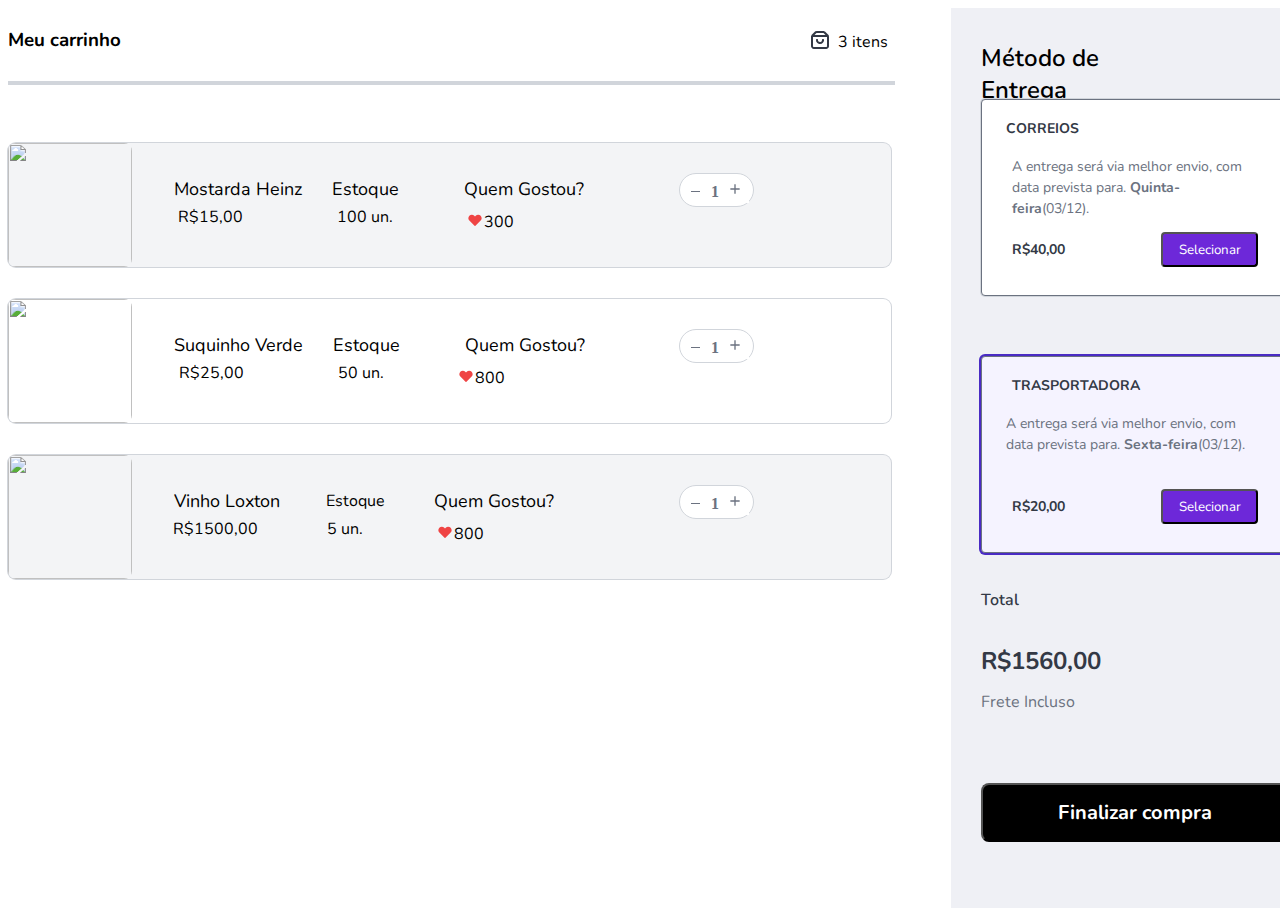
==== Index.html @ b35e1900 "Commit inicial e-commerce" ====
<!DOCTYPE html>
<html lang="en">
<head>
    <meta charset="UTF-8">
    <title>Home</title>
    <head>
        <link rel="stylesheet" href="./styles.css">
    </head>
    <!-- Importação Fonte Nunito -->
    <style>

  @import url('https://fonts.googleapis.com/css2?family=Nunito&display=swap');
</style>
    </style>
<body>
    <!-- Inicio Página Principal -->
    <div class="main">
        <!-- divs dos produtos produtos -->
        <div class="divCarrinho">
            <!-- Informações do Carrinho  -->
            <div class="carrinho">
                <div>
                    <span>
                        <h3> Meu carrinho</h3>
                    </span>
                <div>
                    <img class="bag" src="./Assets/icon-bag.png" alt="Carrinho de compras" id="imgbag">
                </div>
                <div>
                    <span id="qtdItens">3 itens</span>
                <hr>
                </div>
            </div>
            </div>
            <!-- Produto1 -->
            <div class="linhaProduto1">
                <img class="imgProdutos" src="https://cdn.leroymerlin.com.br/frontend-test/mostarda.jpg" alt="">
                <span class="nomeProduto">Mostarda Heinz</span>
                <span class="estqProduto">Estoque</span>
                <span class="likesProduto">Quem Gostou?</span>
                <span class="valorProduto">R$15,00</span>
                <span class="qtdEstoque">100 un.</span>
                <svg id="likes" xmlns="http://www.w3.org/2000/svg" width="16" height="16" viewBox="0 0 16 16" fill="none">
                    <g clip-path="url(#clip0_2261_31)">
                      <path d="M8 14C7.91226 14.0005 7.82529 13.9837 7.74406 13.9505C7.66284 13.9174 7.58896 13.8685 7.52667 13.8067L2.34667 8.62001C1.69691 7.96346 1.33244 7.07706 1.33244 6.15334C1.33244 5.22963 1.69691 4.34323 2.34667 3.68668C3.00151 3.03369 3.88856 2.66699 4.81333 2.66699C5.73811 2.66699 6.62516 3.03369 7.28 3.68668L8 4.40668L8.72 3.68668C9.37484 3.03369 10.2619 2.66699 11.1867 2.66699C12.1114 2.66699 12.9985 3.03369 13.6533 3.68668C14.3031 4.34323 14.6676 5.22963 14.6676 6.15334C14.6676 7.07706 14.3031 7.96346 13.6533 8.62001L8.47333 13.8067C8.41104 13.8685 8.33716 13.9174 8.25594 13.9505C8.17471 13.9837 8.08774 14.0005 8 14Z" fill="#EF4444"/>
                    </g>
                    <defs>
                      <clipPath id="clip0_2261_31">
                        <rect width="16" height="16" fill="white"/>
                      </clipPath>
                    </defs>
                </svg>
                <span class="qtdLikesProduto">300</span>
                <div class="btnAddOrRemove">
                    <button id="btnRemove">
                        <div style="width: 100%; height: 100%; position: relative; flex-direction: column; justify-content: flex-start; align-items: flex-start; display: inline-flex">
                            <div style="width: 9.33px; height: 1.33px; background: #6B7280"></div>
                            </div>                    
                    </button>
                    <span>
                        <div id="qtdProduto" style="color: #6B7280; font-size: 16px; font-family: Source Sans Pro; font-weight: 600; line-height: 24px; word-wrap: break-word">
                            1
                        </div>
                        <button id="btnAdd">
                            <svg xmlns="http://www.w3.org/2000/svg" width="16" height="16" viewBox="0 0 16 16" fill="none">
                                <path d="M12.6669 8.66666H8.6669V12.6667H7.33357V8.66666H3.33357V7.33333H7.33357V3.33333H8.6669V7.33333H12.6669V8.66666Z" fill="#6B7280"/>
                            </svg>
                        </button>                            
                    </span>
                </div>
            </div>
            <!-- Produto2 -->
            <div class="linhaProduto2">
                <img class="imgProdutos" src=https://cdn.leroymerlin.com.br/frontend-test/suco.jpg alt="">
                <span class="nomeProduto">Suquinho Verde</span>
                <span class="estqProduto">Estoque</span>
                <span class="likesProduto">Quem Gostou?</span>
                <span class="valorProduto">R$25,00</span>
                <span class="qtdEstoque">50 un.</span>
                <svg id="likes" xmlns="http://www.w3.org/2000/svg" width="16" height="16" viewBox="0 0 16 16" fill="none">
                    <g clip-path="url(#clip0_2261_31)">
                        <path d="M8 14C7.91226 14.0005 7.82529 13.9837 7.74406 13.9505C7.66284 13.9174 7.58896 13.8685 7.52667 13.8067L2.34667 8.62001C1.69691 7.96346 1.33244 7.07706 1.33244 6.15334C1.33244 5.22963 1.69691 4.34323 2.34667 3.68668C3.00151 3.03369 3.88856 2.66699 4.81333 2.66699C5.73811 2.66699 6.62516 3.03369 7.28 3.68668L8 4.40668L8.72 3.68668C9.37484 3.03369 10.2619 2.66699 11.1867 2.66699C12.1114 2.66699 12.9985 3.03369 13.6533 3.68668C14.3031 4.34323 14.6676 5.22963 14.6676 6.15334C14.6676 7.07706 14.3031 7.96346 13.6533 8.62001L8.47333 13.8067C8.41104 13.8685 8.33716 13.9174 8.25594 13.9505C8.17471 13.9837 8.08774 14.0005 8 14Z" fill="#EF4444"/>
                    </g>
                    <defs>
                        <clipPath id="clip0_2261_31">
                        <rect width="16" height="16" fill="white"/>
                        </clipPath>
                    </defs>
                    </svg>
                <span class="qtdLikesProduto">800</span>
                <div class="btnAddOrRemove">
                    <button id="btnRemove">
                        <div style="width: 100%; height: 100%; position: relative; flex-direction: column; justify-content: flex-start; align-items: flex-start; display: inline-flex">
                            <div style="width: 9.33px; height: 1.33px; background: #6B7280"></div>
                            </div>                    
                    </button>
                    <span>
                        <div id="qtdProduto" style="color: #6B7280; font-size: 16px; font-family: Source Sans Pro; font-weight: 600; line-height: 24px; word-wrap: break-word">
                            1
                        </div>
                        <button id="btnAdd">
                            <svg xmlns="http://www.w3.org/2000/svg" width="16" height="16" viewBox="0 0 16 16" fill="none">
                                <path d="M12.6669 8.66666H8.6669V12.6667H7.33357V8.66666H3.33357V7.33333H7.33357V3.33333H8.6669V7.33333H12.6669V8.66666Z" fill="#6B7280"/>
                            </svg>
                        </button>                            
                    </span>
                </div>
            </div>
            <!-- Produto3 -->
            <div class="linhaProduto3">
                <img class="imgProdutos" src="https://cdn.leroymerlin.com.br/frontend-test/vinho.jpg" alt="">
                <span class="nomeProduto">Vinho Loxton</span>
                <span class="estqProduto3">Estoque</span>
                <span class="likesProduto">Quem Gostou?</span>
                <span class="valorProduto3">R$1500,00</span>
                <span class="qtdEstoque"> 5 un.</span>
                <svg id="likes" xmlns="http://www.w3.org/2000/svg" width="16" height="16" viewBox="0 0 16 16" fill="none">
                    <g clip-path="url(#clip0_2261_31)">
                        <path d="M8 14C7.91226 14.0005 7.82529 13.9837 7.74406 13.9505C7.66284 13.9174 7.58896 13.8685 7.52667 13.8067L2.34667 8.62001C1.69691 7.96346 1.33244 7.07706 1.33244 6.15334C1.33244 5.22963 1.69691 4.34323 2.34667 3.68668C3.00151 3.03369 3.88856 2.66699 4.81333 2.66699C5.73811 2.66699 6.62516 3.03369 7.28 3.68668L8 4.40668L8.72 3.68668C9.37484 3.03369 10.2619 2.66699 11.1867 2.66699C12.1114 2.66699 12.9985 3.03369 13.6533 3.68668C14.3031 4.34323 14.6676 5.22963 14.6676 6.15334C14.6676 7.07706 14.3031 7.96346 13.6533 8.62001L8.47333 13.8067C8.41104 13.8685 8.33716 13.9174 8.25594 13.9505C8.17471 13.9837 8.08774 14.0005 8 14Z" fill="#EF4444"/>
                    </g>
                    <defs>
                        <clipPath id="clip0_2261_31">
                        <rect width="16" height="16" fill="white"/>
                        </clipPath>
                    </defs>
                    </svg>
                <span class="qtdLikesProduto">800</span>
                <div class="btnAddOrRemove">
                    <button id="btnRemove">
                        <div style="width: 100%; height: 100%; position: relative; flex-direction: column; justify-content: flex-start; align-items: flex-start; display: inline-flex">
                            <div style="width: 9.33px; height: 1.33px; background: #6B7280"></div>
                            </div>                    
                    </button>
                    <span>
                        <div id="qtdProduto" style="color: #6B7280; font-size: 16px; font-family: Source Sans Pro; font-weight: 600; line-height: 24px; word-wrap: break-word">
                            1
                        </div>
                        <button id="btnAdd">
                            <svg xmlns="http://www.w3.org/2000/svg" width="16" height="16" viewBox="0 0 16 16" fill="none">
                                <path d="M12.6669 8.66666H8.6669V12.6667H7.33357V8.66666H3.33357V7.33333H7.33357V3.33333H8.6669V7.33333H12.6669V8.66666Z" fill="#6B7280"/>
                            </svg>
                        </button>                            
                    </span>
                </div>
            </div>                    
        </div>
        <!-- Método de Entrega e pagamentos -->
        <div class="divEntrega">
            <h3>Método de Entrega</h3>
            <!-- Correios -->
            <div class="cardTrans1">                
                    <h4>Correios</h4>
                    <p class="pdireita">
                        A entrega será via melhor envio, com data prevista para. <strong>Quinta-feira</strong>(03/12).
                    </p>
                    <span class="preco">R$40,00</span>
                    <button id="btnSelecionar">Selecionar</button>                
            </div>
            <!-- Transportadora -->
            <div class='cardTrans2'>
                <h4>Trasportadora</h4>
                <p class="pdireita">
                    A entrega será via melhor envio, com data prevista para. <strong>Sexta-feira</strong>(03/12).
                </p>
                <span class="preco">R$20,00</span>
                <button id="btnSelecionar">Selecionar</button>                    
            </div>
            <!-- Total -->
            <p id="total" style="position:relative;left:30px;color: #333945; font-weight: 600;">Total</p>
            <!-- Valor Total -->
            <p id="valorTotal">R$1560,00</p>
            <!-- Frete Incluso -->
            <span id="frete">Frete Incluso</span> 
            <!-- Botão Finalizar -->
            <button id="finalizaCompra">Finalizar compra</button>
            </div>
    </div>
    <script src="script.js">        
    </script>          
</body>
</html>
---- styles.css ----
/* Aplica-se à toda página */
*{font-family: 'Nunito', sans-serif;
}
.main {
    display: grid;
    grid-template-columns: 2fr, 1fr;
    height: 900px;
    }
    /* Fim Aplica-se à toda página */
    /*Configuração das divs principais  */
.divCarrinho{
    display: inline-block;
    width: 883px;
    height: 900px;
    flex-shrink: 0;
    background-color: #fff;
    padding-right: 60px;
    }
.divEntrega {
    position: relative;
    bottom: 900px;
    left: 943px;
    width: 399px;
    height: 840px;
    padding-top: 60px;
    background: #EFF0F5;
    flex-shrink: 0;
}
/* Fim Configurção das divs principais */
/* Aplica-se ao Carrinho*/
.divCarrinho hr{
    position: relative;
    width: 100%;
 }
.bag {
    position: relative;  
    top: -43px;
    left: 800px;
    width: 24px;
    height: 24px;
    }
    
#qtdItens{
    position: relative;  
    top: -70px;
    left: 830px;
    font-size: 16px;
    line-height: normal;
    font-weight: 400;
}
/* Fim Carrinho */
hr{
    width: 923px;

    position: relative;
    top: -50px;
    border: 2px solid ;
    border-color: #D1D5DB;
}
/* Produtos */
.linhaProduto1 {
    margin-bottom: 32px;
    position: relative;
    height: 124px;
    background-color: #F3F4F6;
    border-radius: 8px;
    box-shadow: 0px 0px 0px 1px #D1D5DB;
    flex-shrink: 0;
}
.linhaProduto2{
    margin-bottom: 32px;
    position: relative;
    height: 124px;
    background-color: #fff;
    border-radius: 8px;
    box-shadow: 0px 0px 0px 1px #D1D5DB;
    flex-shrink: 0;
    margin-bottom: 32px;    
}
.linhaProduto3 {
    margin-bottom: 32px;
    position: relative;
    height: 124px;
    background-color: #F3F4F6;
    border-radius: 8px;
    box-shadow: 0px 0px 0px 1px #D1D5DB;
    flex-shrink: 0;
}
.valorProduto3{
    position: relative;
    bottom: 46px;
    right: 305px;
}
.estqProduto3{
    position: relative;
    bottom: 73px;
    left: 80px;
}


.imgProdutos {
    border-radius: 8px;
    width: 124px;
    height: 124px;
}
.nomeProduto{
    position: relative;
    font-size: 18px;
    top: -72px;
    left: 38px;
    width: 129px;
    height: 25px;
}
.estqProduto{
    position: relative;
    font-size: 18px;
    top: -72px;
    left: 64px;
    width: 67px;
    height: 25px;
    
}
.likesProduto{
    font-size: 18px;
    position: relative;
    top: -72px;
    left: 125px;
    width: 119px;
    height: 25px;
}
.valorProduto{
    position: relative;
    font-size: 16px;
    top: -45px;
    left: -285px;
    width: 53px;
    height: 20px;
}
.valorProduto3{
    position: relative;
    font-size: 16px;
    top: -45px;
    left: -260px;
    width: 53px;
    height: 20px;

}

.qtdEstoque{
    position: relative;
    font-size: 16px;
    top: -45px;
    left: -195px;
    width: 53px;
    height: 20px;
    }
#likes{
    position: relative;
    top: -39px;
    left: -125px;
    width: 16px;
    height: 16px;
    }
.qtdLikesProduto{
    position: relative;
    font-size: 16px;
    top: -40px;
    left: -128px;
    width: 53px;
    height: 20px;
}
.btnAddOrRemove{
    display: flex;
    position: relative;
    top: -100px;
    right: -671px;
    background-color: #fff;
    width: 73px;
    height: 32px;
    border: 1px solid #D1D5DB;
    border-radius: 50px;
}
#btnRemove{
    position: relative;
    top: 4px;
    left: 5px;
    width: 16px;    
    height: 16px;
    background-color: #fff;
    border: unset;
}
#qtdProduto{
    position: relative;
    top: 6px;
    width: 9px;
    height: 16px;
    left: 15px;
    
}
#btnAdd{
    
    position: relative;
    top: -10px;
    right: -25px;
    border:transparent;
    background-color: #fff;
}


h4 {
    text-transform: uppercase;
    color: #333945;
    font-family: Nunito;
    font-size: 14px;
    font-style: normal;
    font-weight: 700;
    line-height: normal;
}
/* Fim Aplica-se à lista de produtos */

/* Aplica-se ao método de entrega */

.divEntrega h3{
    position: relative;
    left: 30px;
    bottom: 150px;
    padding-top:100px;
    width: 206px;
    height: 33px;
    font-size: 24px;
    font-family: "nunito"; 
    font-weight: 600;
      
}
.pdireita{
    position: relative;
    width: 259px;
    color: #6B7280;
    font-family: Nunito;
    font-size: 14px;
    font-style: normal;
    font-weight: 400;
    line-height: 21px;
}
/* Card Correios */
.cardTrans1 {
    position: relative;
    bottom: 150px;
    left: 30px;
    background-color: #FFF;
    border: 1px solid;
    border-radius: 4px;
    border-color: #6B7280;
    width: 307px;
    height: 195px;
    box-shadow: 0px 0px 0px 1px #D1D5DB;
}

.cardTrans1 h4 {
    position: relative;
    left: 24px;
}
.cardTrans1 p {
    position: relative;
    left:30px;
    width: 240px;
    height: 42px;
    font-size: 14px;
    font-style: normal;
    font-weight: 400;
    line-height:21px;
    color: #6B7280;
}
.preco {
    position: relative;
    left: 24px;
    top: 20px;
    color: #333945;
    font-size: 14px;
    font-style: normal;
    font-weight: 700;
    line-height: normal;
    position: relative;
    left: 30px;
}
#btnSelecionar {
    position: relative;
    top: 20px;
    left: 122px;
    width: 97px;
    height: 35px;
    padding: 4px;
    text-align: center;
    background-color: #6D28D9;
    border-radius: 4px;
    color: white;
}
/* Fim Card Correios */
/* Card Transportadora */
.cardTrans2 {
    position: relative;
    bottom: 90px;
    left: 30px;
    background-color: #F5F3FF;
    border: 1px solid;
    border-radius: 4px;
    border-color: #6B7280;
    width: 307px;
    height: 195px;
    box-shadow: 0px 0px 0px 2px #492BC4;
}
/* Card Transportadora */
.cardTrans2 p {
    position: relative;
    left: 24px;
    width: 259px;
    font-size: 14px;
    font-style: normal;
    font-weight: 400;
    line-height: 21px
}

.cardTrans2 h4 {
    position: relative;
    left: 30px;
}
#total{
    position:relative;
    bottom: 70px;
    left:30px;
    color: #333945;
    font-weight: 700;
    height: max-content;

}
#valorTotal{
    position: relative;
    bottom: 60px;
    left: 30px;
    color: #333945;
    font-size: 24px;
    font-style: normal;
    font-weight: 700;
    line-height: normal;    
}
#frete{
    position:relative;
    left:30px;
    bottom: 70px;
    height: max-content;
    width: max-content;
    font-size: 16px;
    font-style: normal;
    font-weight: 400;
    color: #6b7280;
}
/* Fim Card Transportadora */
#finalizaCompra{
    position: relative;
    left: 30px;
    font-size: 20px;
    font-weight: 700;
    width: 307px;
    height: 59px;
    border-radius: 8px;
    color:#fff ;
    background-color: #000000;
}




/* Responsividade Mobile Escondendo Likes */

@media (max-width: 600px) {
    .main{
        position: relative;
        display: grid;
        grid-template-rows:1600px 1fr 1fr;
        }
/*Configuração das divs  */
    .divCarrinho{
        position: relative;
        left: 15px;
        width:375px;
        height: 100%;
        margin-top: 100px;
    }
    .divEntrega{
    position: relative;
    width: 375px;
    left: 15px;
    }
/* Fim Configuração das divs */
/* Carrinho */
    .bag{
        position: relative;
        left: 295px;
    }
    #qtdItens{
        position: relative;
        left: 325px;
    }
    /* Fim Carrinho */
    .nomeProduto{
        position: relative;
        top: -80px;
        left: 10px;
        font-size: 14px;
        width: 100px;
        height: 19px;
    }
    /* Alinhamento Propriedades do produto */
    .estqProduto{
        position: relative;
        color: #6b7280;
        font-size: 14px;
        top: -100px;
        left: -100px;
        width: 52px;
        height: 19px;
        font-weight: 900;        
    }
    .estqProduto{
        /* background-color: #000000; */
        position: relative;
        font-size: 14px;
        top: -55px;
        left: -95px;
        width: 52px;
        height: 19px;
        font-weight: 600;        
    }
    
    .valorProduto3{
        background-color: #000000;
        position: relative;
        left: -10px;
        top: -80px;
    }
    .estqProduto3{
        position: relative;
        bottom: 70px;
        top: -55px;
        left: -77px;
        color: #6B7280 ;
    }   
    .qtdEstoque{
       
        color: #6b7280;
        position: relative;
        left: 310px;       
        top: -85px;
        font-size: 14px;
        width: 48px;
        height: 18px;
        font-weight: 600;    
        text-wrap:nowrap;
        }
    /* Fim Alinhamento Propriedades do produto */
   
    .qtdLikesProduto{
        display: none;
        position: relative;
        font-size: 16px;
        top: -40px;
        left: -148px;
        width: 53px;
        height: 20px;
    }
    /* Posicionamento Botão addRemove */
    .btnAddOrRemove{
        display: flex;
        position: relative;
        top: -75px;
        right: -290px;
        background-color: #fff;
        width: 73px;
        height: 32px;
        border: 1px solid #D1D5DB;
        border-radius: 50px;
        flex-shrink: 0;
    }
    #btnRemove{
        position: relative;
        top: 4px;
        left: 5px;
        width: 16px;    
        height: 16px;
        background-color: #fff;
        border: unset;
    }
    #btnAdd{        
        position: relative;
        top: -10px;
        right: -25px;
        border:transparent;
        background-color: #fff;
    }
    #finalizaCompra{
        position: relative;
        left: 15px;
        font-size: 20px;
        font-weight: 700;
        width: 345px;
        height: 59px;
        border-radius: 8px;
        color:#fff ;
        background-color: #000000;
    }
    .likesProduto{
        display: none;
        font-size: 18px;
        position: relative;
        top: -72px;
        left: 128px;
        width: 119px;
        height: 25px;
    }
    .valorProduto{
        position: relative;
        font-size: 14px;
        top: -90px;
        left: -10px;
        width: 67px;
        height: 25px;
        font-weight: 400;        
    }
    #likes{
        display: none;
        position: relative;
        top: -39px;
        left: -145px;
        width: 16px;
        height: 16px;
        }
  }
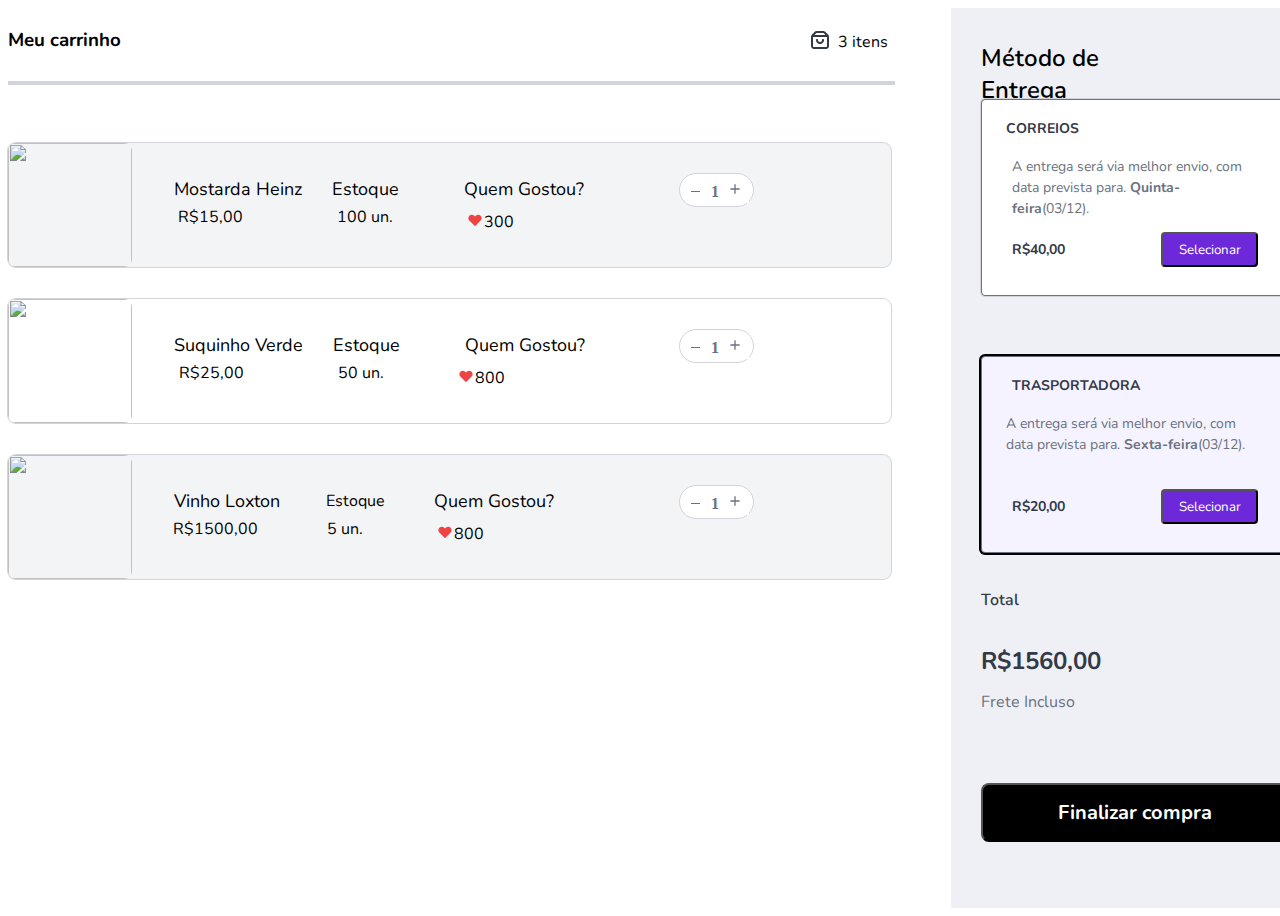
==== commit 42c73dd8: "Validação de javascript em andamento" ====
--- a/Index.html
+++ b/Index.html
@@ -154,7 +154,7 @@
                         A entrega será via melhor envio, com data prevista para. <strong>Quinta-feira</strong>(03/12).
                     </p>
                     <span class="preco">R$40,00</span>
-                    <button id="btnSelecionar">Selecionar</button>                
+                    <button class="btnSelecionar" onclick="selecionaTransportadora1()" id="selecionar1">Selecionar</button>                
             </div>
             <!-- Transportadora -->
             <div class='cardTrans2'>
@@ -163,7 +163,7 @@
                     A entrega será via melhor envio, com data prevista para. <strong>Sexta-feira</strong>(03/12).
                 </p>
                 <span class="preco">R$20,00</span>
-                <button id="btnSelecionar">Selecionar</button>                    
+                <button class="btnSelecionar" onclick="selecionaTransportadora2()" id="selecionar2">Selecionar</button>                    
             </div>
             <!-- Total -->
             <p id="total" style="position:relative;left:30px;color: #333945; font-weight: 600;">Total</p>
--- a/styles.css
+++ b/styles.css
@@ -283,7 +283,7 @@
     position: relative;
     left: 30px;
 }
-#btnSelecionar {
+.btnSelecionar {
     position: relative;
     top: 20px;
     left: 122px;
@@ -307,7 +307,9 @@
     border-color: #6B7280;
     width: 307px;
     height: 195px;
-    box-shadow: 0px 0px 0px 2px #492BC4;
+    box-shadow: 0px 0px 0px 2px;
+
+    
 }
 /* Card Transportadora */
 .cardTrans2 p {
